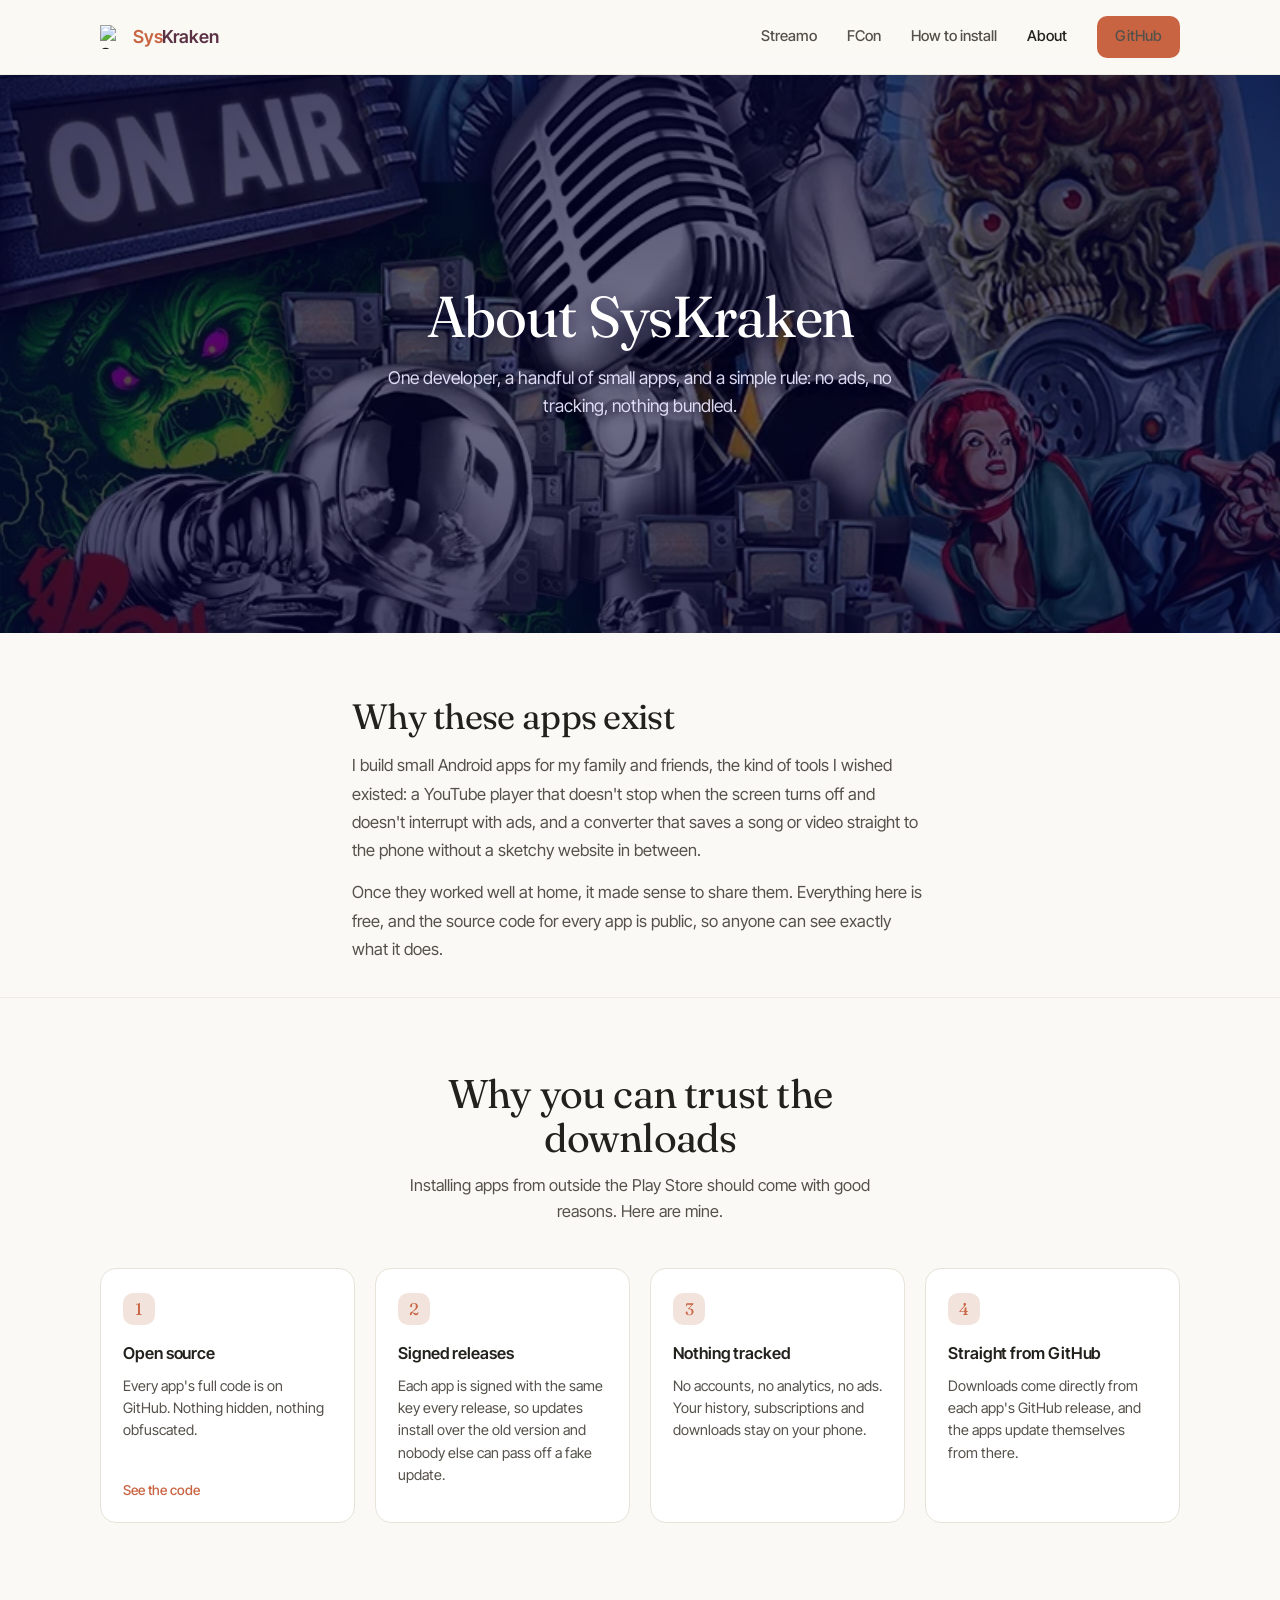
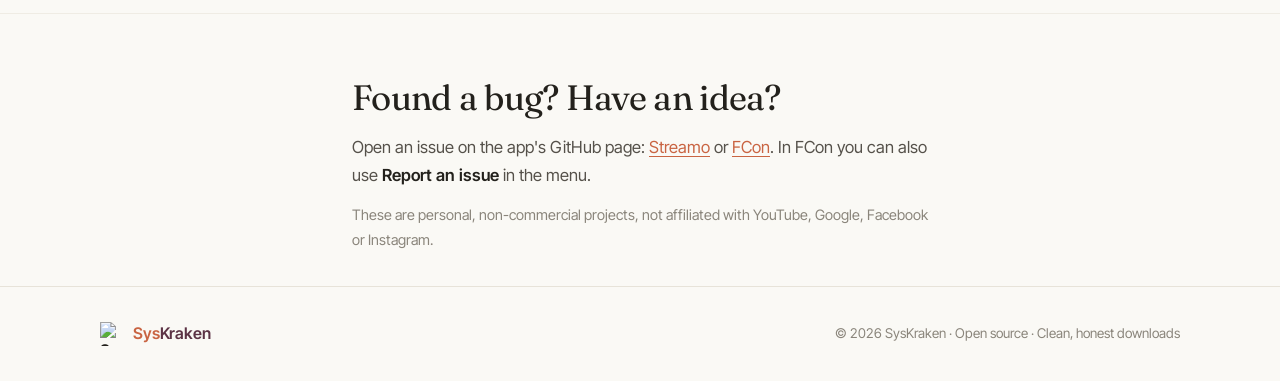
==== about.html @ 3ec23b8e "Add an About page New about.html with the pop-art collage as its hero (same overlay and centered tex" ====
<!DOCTYPE html>
<html lang="en">
<head>
  <meta charset="UTF-8" />
  <meta name="viewport" content="width=device-width, initial-scale=1.0" />
  <title>About — SysKraken</title>
  <meta name="description" content="Who makes the SysKraken apps, why, and why the downloads can be trusted: open source, signed releases, no tracking." />
  <link rel="icon" href="assets/icon.ico" sizes="any" />
  <link rel="icon" type="image/png" href="assets/favicon-32.png" sizes="32x32" />
  <link rel="apple-touch-icon" href="assets/apple-touch-icon.png" />

  <link rel="preconnect" href="https://fonts.googleapis.com" />
  <link rel="preconnect" href="https://fonts.gstatic.com" crossorigin />
  <link href="https://fonts.googleapis.com/css2?family=Fraunces:opsz,wght@9..144,400;9..144,500&family=Inter+Tight:wght@400;500;600&display=swap" rel="stylesheet" />
  <link rel="stylesheet" href="styles.css" />
</head>
<body>

  <!-- NAV -->
  <nav>
    <div class="wrap nav-inner">
      <a href="index.html" class="brand">
        <img class="mark" src="assets/logo.png" alt="SysKraken logo" />
        <span class="wordmark"><span>Sys</span><b>Kraken</b></span>
      </a>
      <div class="nav-links">
        <a href="index.html#streamo">Streamo</a>
        <a href="index.html#fcon">FCon</a>
        <a href="index.html#install">How to install</a>
        <a href="about.html" class="nav-keep" aria-current="page">About</a>
        <a href="https://github.com/syskraken" target="_blank" rel="noopener" class="nav-cta">GitHub</a>
      </div>
    </div>
  </nav>

  <!-- HERO -->
  <header class="hero hero-about">
    <div class="wrap hero-text">
      <h1>About SysKraken</h1>
      <p class="lead">One developer, a handful of small apps, and a simple rule: no ads, no tracking, nothing bundled.</p>
    </div>
    <img class="hero-img" src="assets/about-hero.webp" width="800" height="487" fetchpriority="high"
         alt="A pop-art collage: an ON AIR sign, a vintage microphone, a chrome astronaut, stacked old TVs and retro sci-fi movie art" />
  </header>

  <!-- STORY -->
  <section class="about">
    <div class="wrap about-body">
      <h2>Why these apps exist</h2>
      <p>I build small Android apps for my family and friends, the kind of tools I wished existed: a YouTube player that doesn't stop when the screen turns off and doesn't interrupt with ads, and a converter that saves a song or video straight to the phone without a sketchy website in between.</p>
      <p>Once they worked well at home, it made sense to share them. Everything here is free, and the source code for every app is public, so anyone can see exactly what it does.</p>
    </div>
  </section>

  <!-- TRUST -->
  <section class="how">
    <div class="wrap">
      <div class="how-head">
        <h2>Why you can trust the downloads</h2>
        <p>Installing apps from outside the Play Store should come with good reasons. Here are mine.</p>
      </div>
      <ol class="qs-grid">
        <li>
          <span class="qs-num">1</span>
          <h3>Open source</h3>
          <p>Every app's full code is on GitHub. Nothing hidden, nothing obfuscated.</p>
          <a href="https://github.com/syskraken" target="_blank" rel="noopener">See the code</a>
        </li>
        <li>
          <span class="qs-num">2</span>
          <h3>Signed releases</h3>
          <p>Each app is signed with the same key every release, so updates install over the old version and nobody else can pass off a fake update.</p>
        </li>
        <li>
          <span class="qs-num">3</span>
          <h3>Nothing tracked</h3>
          <p>No accounts, no analytics, no ads. Your history, subscriptions and downloads stay on your phone.</p>
        </li>
        <li>
          <span class="qs-num">4</span>
          <h3>Straight from GitHub</h3>
          <p>Downloads come directly from each app's GitHub release, and the apps update themselves from there.</p>
        </li>
      </ol>
    </div>
  </section>

  <!-- CONTACT -->
  <section class="about">
    <div class="wrap about-body">
      <h2>Found a bug? Have an idea?</h2>
      <p>Open an issue on the app's GitHub page: <a href="https://github.com/syskraken/streamo/issues" target="_blank" rel="noopener">Streamo</a> or <a href="https://github.com/syskraken/fcon-android/issues" target="_blank" rel="noopener">FCon</a>. In FCon you can also use <b>Report an issue</b> in the menu.</p>
      <p class="about-note">These are personal, non-commercial projects, not affiliated with YouTube, Google, Facebook or Instagram.</p>
    </div>
  </section>

  <!-- FOOTER -->
  <footer>
    <div class="wrap foot-inner">
      <a href="index.html" class="brand">
        <img class="mark" src="assets/logo.png" alt="SysKraken logo" />
        <span class="wordmark"><span>Sys</span><b>Kraken</b></span>
      </a>
      <p>© 2026 SysKraken · Open source · Clean, honest downloads</p>
    </div>
  </footer>
</body>
</html>
---- styles.css ----
:root {
  --bg:        #faf9f5;   /* warm cream */
  --surface:   #ffffff;
  --raise:     #f5f3ec;
  --ink:       #23211c;
  --ink-soft:  #55514a;
  --ink-faint: #8a857b;
  --accent:    #c96442;   /* clay / coral — matches the octopus logo body (#c06050) */
  --accent-soft:#f2e4dd;
  --logo-shade: #5c3345;  /* deep plum from the logo's shading (#503050) */
  --line:      #e7e3d9;
  --line-soft: #efece4;

  --font-display: 'Fraunces', Georgia, serif;
  --font-body:    'Inter Tight', system-ui, sans-serif;
  --ease: cubic-bezier(0.22, 1, 0.36, 1);
}

* { margin: 0; padding: 0; box-sizing: border-box; }
html { scroll-behavior: smooth; }
body {
  background: var(--bg);
  color: var(--ink);
  font-family: var(--font-body);
  line-height: 1.6;
  -webkit-font-smoothing: antialiased;
}
a { color: inherit; text-decoration: none; }
::selection { background: var(--accent-soft); }

.wrap { width: min(1080px, 90vw); margin-inline: auto; }

/* ---------- Nav ---------- */
nav {
  position: sticky; top: 0; z-index: 50;
  background: rgba(250,249,245,0.82);
  backdrop-filter: blur(10px);
  border-bottom: 1px solid var(--line-soft);
}
.nav-inner { display: flex; align-items: center; justify-content: space-between; padding: 16px 0; }
.brand { display: flex; align-items: center; gap: 9px; font-weight: 600; font-size: 1.12rem; letter-spacing: -0.01em; }
.brand .mark { width: 24px; height: 24px; object-fit: contain; }
/* Wordmark colours sampled from the logo: coral body + deep plum shading. */
/* One word: the gap above is only between the logo and the name. */
.brand .wordmark { display: inline; white-space: nowrap; }
.brand span { color: var(--accent); }
.brand b { font-weight: 600; color: var(--logo-shade); }
.nav-links { display: flex; align-items: center; gap: 30px; }
.nav-links a { color: var(--ink-soft); font-size: .93rem; font-weight: 500; transition: color .2s; }
.nav-links a:hover { color: var(--ink); }
.nav-cta {
  font-weight: 500; font-size: .9rem; padding: 9px 18px; border-radius: 10px;
  color: #fff; background: var(--accent);
  transition: background .2s, transform .2s var(--ease);
}
.nav-cta:hover { background: #b5563a; transform: translateY(-1px); }
@media (max-width: 720px){ .nav-links { gap: 18px; } .nav-links a:not(.nav-cta):not(.nav-keep){ display:none; } }

/* ---------- Buttons ---------- */
.btn {
  display: inline-flex; align-items: center; justify-content: center; gap: 9px; font-family: var(--font-body);
  font-weight: 500; font-size: 1rem; padding: 13px 24px; border-radius: 12px; cursor: pointer;
  border: 1px solid transparent; transition: background .2s, border-color .2s, transform .2s var(--ease);
}
.btn svg { width: 18px; height: 18px; }
.btn-primary { background: var(--accent); color: #fff; }
.btn-primary:hover { background: #b5563a; transform: translateY(-2px); }

/* ---------- Hero ---------- */
/* A banner cut from the artwork, darkened by an overlay, with the text centered on it. */
.hero { position: relative; background: #03022e; overflow: hidden; text-align: center; }
.hero-img {
  display: block; width: 100%; height: clamp(380px, 62vh, 600px);
  object-fit: cover; object-position: center 62%;
}
.hero::before {
  content: ""; position: absolute; inset: 0; z-index: 1; pointer-events: none;
  background: radial-gradient(ellipse at center, rgba(3,2,46,0.55), rgba(3,2,46,0.78));
}
.hero-text {
  position: absolute; inset: 0; z-index: 2;
  display: flex; flex-direction: column; align-items: center; justify-content: center;
}
.hero h1 {
  font-family: var(--font-display); font-weight: 400; color: #fff;
  font-size: clamp(2.2rem, 5vw, 3.6rem); line-height: 1.05; letter-spacing: -0.02em;
  margin: 0 auto 16px; max-width: 18ch; text-shadow: 0 2px 18px rgba(3,2,46,0.7);
}
.hero .lead {
  margin: 0 auto; max-width: 52ch;
  color: rgba(236,232,255,0.92); text-shadow: 0 1px 12px rgba(3,2,46,0.8);
}

/* About page: the collage's most interesting band sits a little above center. */
.hero-about .hero-img { object-position: center 35%; }

/* ---------- About page ---------- */
.about { padding: 64px 0 20px; }
.about + .how, .how + .about { border-top: 1px solid var(--line-soft); }
.about-body { max-width: 64ch; }
.about-body h2 {
  font-family: var(--font-display); font-weight: 400; letter-spacing: -0.02em;
  font-size: clamp(1.7rem, 3.2vw, 2.2rem); line-height: 1.15; margin-bottom: 14px;
}
.about-body p { color: var(--ink-soft); font-size: 1.04rem; line-height: 1.7; margin-bottom: 14px; }
.about-body a { color: var(--accent); text-decoration: underline; text-underline-offset: 3px; }
.about-body b { color: var(--ink); font-weight: 600; }
.about-note { font-size: .9rem !important; color: var(--ink-faint) !important; }
.nav-links a[aria-current="page"] { color: var(--ink); }

/* ---------- Trust row ---------- */
.trust { display: flex; justify-content: center; flex-wrap: wrap; gap: 12px 28px; padding: 32px 0 8px; }
.trust span { display: inline-flex; align-items: center; gap: 8px; font-size: .88rem; color: var(--ink-soft); }
.trust svg { width: 17px; height: 17px; color: var(--accent); }

/* ---------- Product ---------- */
section { padding: 64px 0 90px; }
.product { display: grid; grid-template-columns: 1.1fr 0.9fr; gap: 56px; align-items: start; }
@media (max-width: 860px){ .product { grid-template-columns: 1fr; gap: 40px; } .dl-panel { position: static; } }

.pill {
  display: inline-block; font-size: .78rem; font-weight: 500; letter-spacing: .01em;
  color: var(--accent); background: var(--accent-soft);
  padding: 5px 13px; border-radius: 999px; margin-bottom: 20px;
}
.app-sec + .app-sec { border-top: 1px solid var(--line-soft); }
.product-info h1, .product-info .app-title {
  font-family: var(--font-display); font-weight: 400;
  font-size: clamp(2.6rem, 5.5vw, 3.8rem); line-height: 1.02; letter-spacing: -0.02em;
  margin-bottom: 16px;
}
.lead { font-size: 1.1rem; color: var(--ink-soft); max-width: 46ch; margin-bottom: 30px; }

.feature-list { list-style: none; display: grid; gap: 14px; }
.feature-list li { display: flex; gap: 12px; font-size: .98rem; color: var(--ink); }
.feature-list svg { width: 19px; height: 19px; color: var(--accent); flex-shrink: 0; margin-top: 3px; }

/* ---------- Download panel ---------- */
.dl-panel {
  background: var(--surface); border: 1px solid var(--line); border-radius: 18px;
  padding: 26px; box-shadow: 0 20px 50px -28px rgba(60,50,40,0.35);
  position: sticky; top: 92px;
}
.dl-head { display: flex; align-items: center; gap: 13px; margin-bottom: 22px; }
.dl-logo { width: 44px; height: 44px; object-fit: contain; border-radius: 11px; background: var(--accent-soft); padding: 7px; }
/* App icons that are already a full rounded square. */
.dl-logo-full { padding: 0; background: none; }
.dl-head b { display: block; font-size: 1.02rem; }
.dl-head small { color: var(--ink-faint); font-size: .82rem; }

.dl-main { width: 100%; }
.dl-alt {
  display: inline-flex; align-items: center; justify-content: center; gap: 8px; width: 100%;
  margin-top: 12px; padding: 11px; border-radius: 11px; font-size: .9rem; font-weight: 500;
  color: var(--ink-soft); border: 1px solid var(--line); transition: border-color .2s, color .2s;
}
.dl-alt svg { width: 16px; height: 16px; }
.dl-alt:hover { border-color: var(--ink-faint); color: var(--ink); }
.feature-list code {
  font-family: ui-monospace, 'SF Mono', Menlo, monospace; font-size: .86em;
  background: var(--raise); border: 1px solid var(--line-soft);
  padding: 1px 6px; border-radius: 5px;
}

.dl-specs { margin: 22px 0; border-top: 1px solid var(--line-soft); }
.dl-specs > div { display: flex; justify-content: space-between; gap: 16px; padding: 10px 0; border-bottom: 1px solid var(--line-soft); font-size: .88rem; }
.dl-specs dt { color: var(--ink-faint); }
.dl-specs dd { color: var(--ink); font-weight: 500; text-align: right; }

.dl-note {
  display: flex; gap: 10px; font-size: .82rem; color: var(--ink-soft); line-height: 1.5;
  background: var(--raise); border-radius: 11px; padding: 13px 14px;
}
.dl-note svg { width: 17px; height: 17px; color: var(--accent); flex-shrink: 0; margin-top: 2px; }
.dl-note b { color: var(--ink); font-weight: 600; }

/* ---------- Screenshots ---------- */
.shots {
  display: grid; grid-auto-flow: column; grid-auto-columns: minmax(170px, 210px);
  gap: 22px; margin-top: 44px; padding: 6px 2px 14px;
  overflow-x: auto; scroll-snap-type: x mandatory; justify-content: start;
}
@media (min-width: 900px){ .shots { justify-content: center; } }
.shot-phone { scroll-snap-align: start; margin: 0; }
.shot-phone img {
  display: block; width: 100%; height: auto;
  border-radius: 22px; border: 6px solid #1d1a17; background: #120d0b;
  box-shadow: 0 22px 45px -28px rgba(40,30,20,0.55);
}
.shot-phone figcaption { text-align: center; font-size: .84rem; color: var(--ink-soft); margin-top: 10px; }

/* ---------- Getting started (home) ---------- */
.how { border-top: 1px solid var(--line-soft); padding: 74px 0 90px; }
.how-head { text-align: center; max-width: 54ch; margin: 0 auto 44px; }
.how-head h2 {
  font-family: var(--font-display); font-weight: 400; letter-spacing: -0.02em;
  font-size: clamp(1.9rem, 3.6vw, 2.5rem); line-height: 1.1; margin-bottom: 12px;
}
.how-head p { color: var(--ink-soft); font-size: 1.02rem; }

.qs-grid {
  list-style: none; display: grid; gap: 20px;
  grid-template-columns: repeat(4, 1fr);
}
.qs-grid-3 { grid-template-columns: repeat(3, 1fr); }
@media (max-width: 900px){ .qs-grid { grid-template-columns: repeat(2, 1fr); } }
@media (max-width: 560px){ .qs-grid { grid-template-columns: 1fr; } }

.qs-grid li {
  background: var(--surface); border: 1px solid var(--line); border-radius: 16px;
  padding: 24px 22px 20px; display: flex; flex-direction: column;
  transition: border-color .2s, transform .2s var(--ease), box-shadow .2s var(--ease);
}
.qs-grid li:hover {
  border-color: #d8d2c4; transform: translateY(-3px);
  box-shadow: 0 18px 40px -30px rgba(60,50,40,0.45);
}
.qs-num {
  width: 32px; height: 32px; border-radius: 10px; margin-bottom: 15px;
  display: inline-flex; align-items: center; justify-content: center;
  font-family: var(--font-display); font-size: 1.05rem;
  color: var(--accent); background: var(--accent-soft);
}
.qs-grid h3 {
  font-family: var(--font-body); font-weight: 600; font-size: 1.02rem;
  letter-spacing: -0.005em; margin-bottom: 8px;
}
.qs-grid p { color: var(--ink-soft); font-size: .9rem; line-height: 1.55; margin-bottom: 16px; }
.qs-grid li > a {
  margin-top: auto; font-size: .85rem; font-weight: 500; color: var(--accent);
  transition: color .2s;
}
.qs-grid li > a:hover { color: #b5563a; text-decoration: underline; }
.qs-grid code {
  font-family: ui-monospace, 'SF Mono', Menlo, monospace; font-size: .84em;
  background: var(--raise); border: 1px solid var(--line-soft);
  padding: 1px 5px; border-radius: 5px; color: var(--ink);
}
.qs-grid b { color: var(--ink); font-weight: 600; }

.how-cta { text-align: center; margin-top: 40px; }
.btn-ghost {
  background: transparent; color: var(--ink); border-color: var(--line);
}
.btn-ghost:hover { border-color: var(--accent); color: var(--accent); background: var(--accent-soft); }
.btn-ghost svg { width: 16px; height: 16px; }

/* ---------- Footer ---------- */
footer { border-top: 1px solid var(--line); padding: 34px 0; }
.foot-inner { display: flex; justify-content: space-between; align-items: center; flex-wrap: wrap; gap: 14px; }
.foot-inner .brand { font-size: 1rem; }
.foot-inner p { color: var(--ink-faint); font-size: .84rem; }
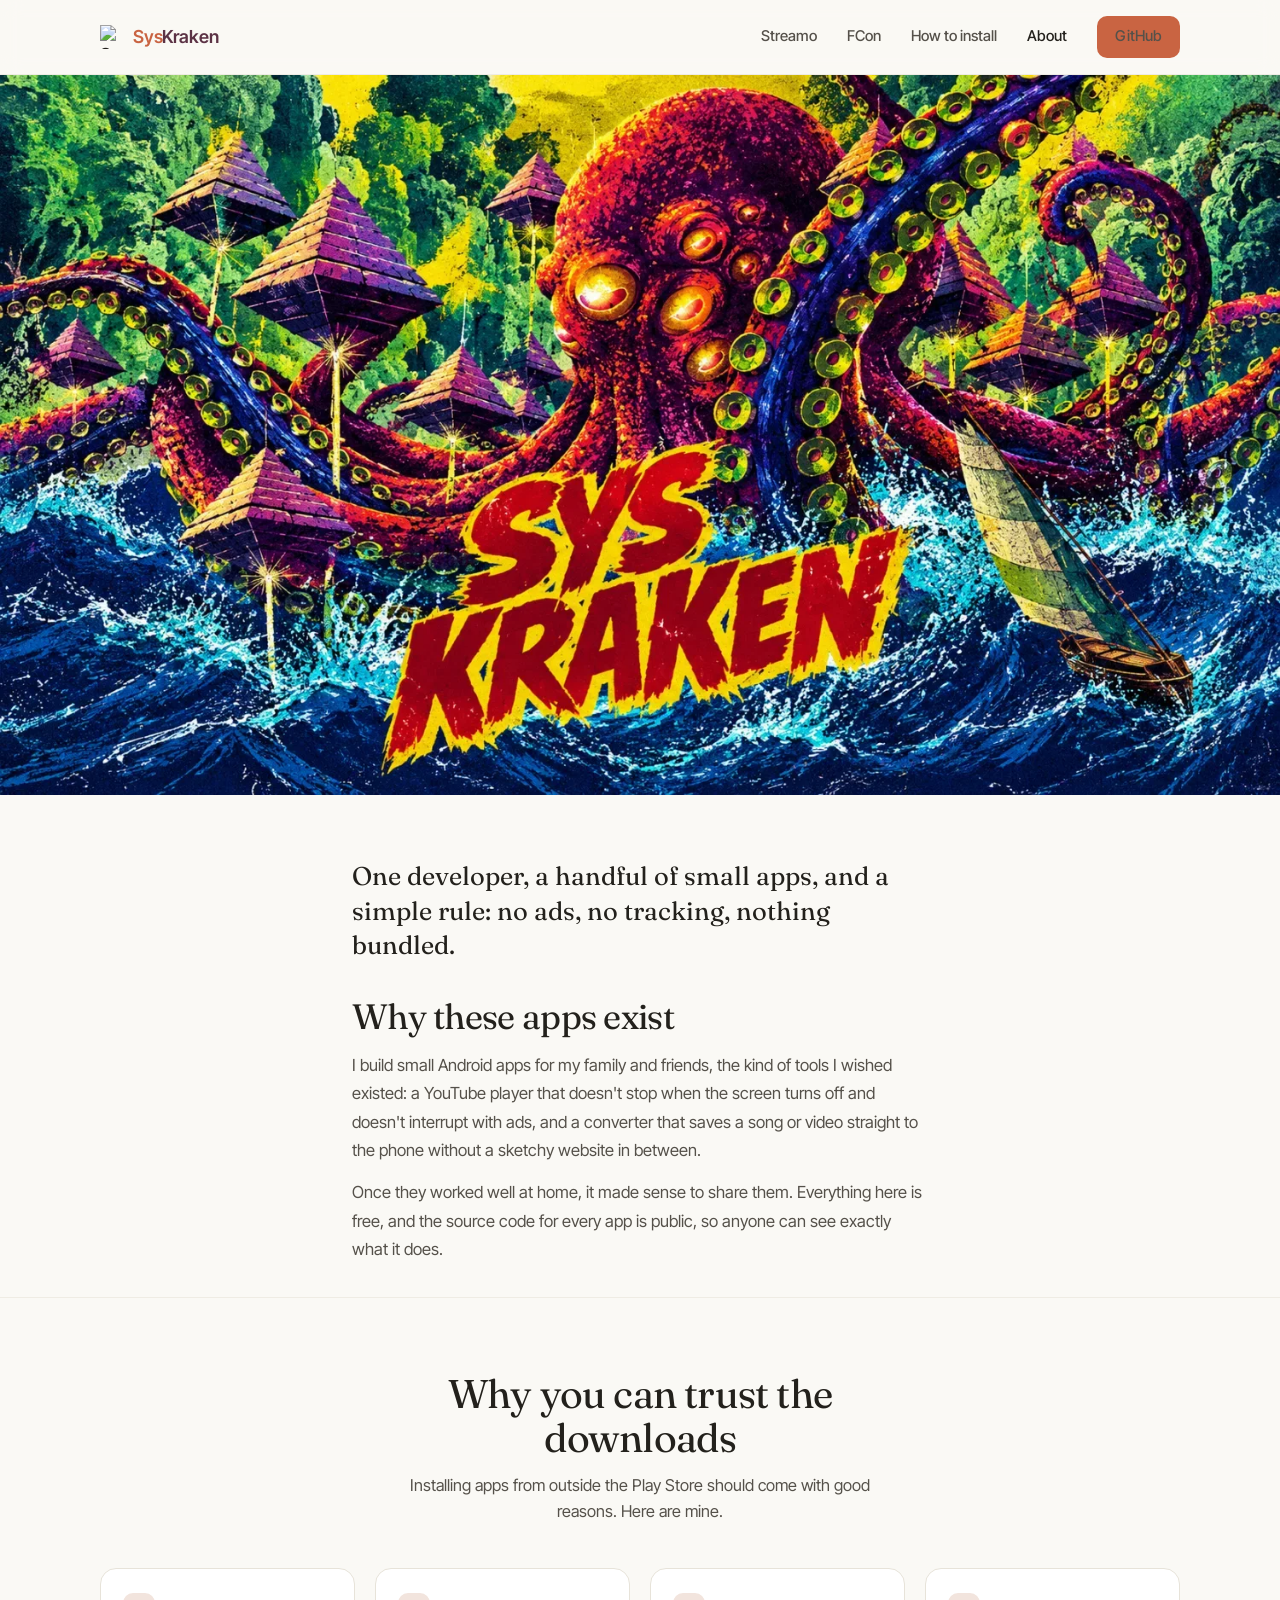
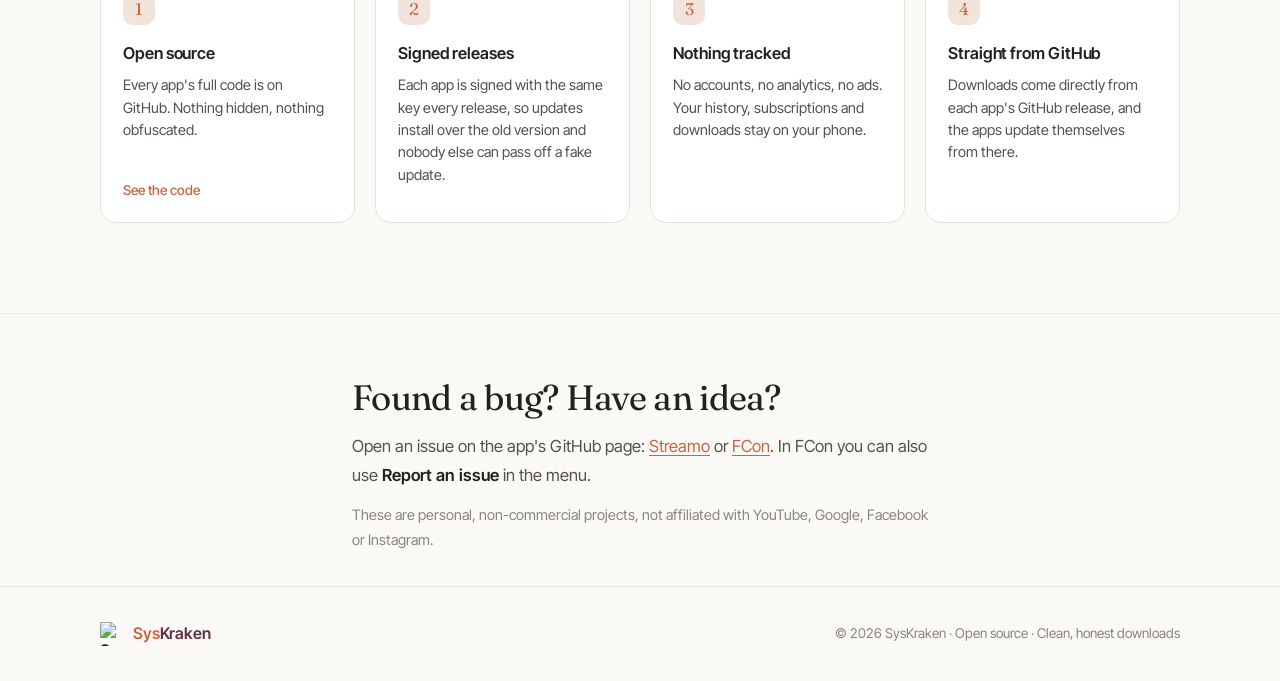
==== commit 6517b4d9: "About page: use the SysKraken kraken artwork as the hero The new artwork has "SYS KRAKEN" painted in" ====
--- a/about.html
+++ b/about.html
@@ -34,18 +34,20 @@
   </nav>
 
   <!-- HERO -->
-  <header class="hero hero-about">
-    <div class="wrap hero-text">
-      <h1>About SysKraken</h1>
-      <p class="lead">One developer, a handful of small apps, and a simple rule: no ads, no tracking, nothing bundled.</p>
-    </div>
-    <img class="hero-img" src="assets/about-hero.webp" width="800" height="487" fetchpriority="high"
-         alt="A pop-art collage: an ON AIR sign, a vintage microphone, a chrome astronaut, stacked old TVs and retro sci-fi movie art" />
+  <header class="about-hero">
+    <!-- The artwork carries the "SYS KRAKEN" title itself, so it's shown whole with no text on top. -->
+    <h1 class="visually-hidden">About SysKraken</h1>
+    <picture>
+      <source media="(max-width: 760px)" srcset="assets/about-hero-900.webp" />
+      <img src="assets/about-hero.webp" width="1500" height="844" fetchpriority="high"
+           alt="SysKraken: a giant red many-eyed kraken rising from a stormy sea beside a small sailboat, with glowing pyramids in a green jungle behind it" />
+    </picture>
   </header>
 
   <!-- STORY -->
   <section class="about">
     <div class="wrap about-body">
+      <p class="about-intro">One developer, a handful of small apps, and a simple rule: no ads, no tracking, nothing bundled.</p>
       <h2>Why these apps exist</h2>
       <p>I build small Android apps for my family and friends, the kind of tools I wished existed: a YouTube player that doesn't stop when the screen turns off and doesn't interrupt with ads, and a converter that saves a song or video straight to the phone without a sketchy website in between.</p>
       <p>Once they worked well at home, it made sense to share them. Everything here is free, and the source code for every app is public, so anyone can see exactly what it does.</p>
--- a/styles.css
+++ b/styles.css
@@ -91,8 +91,17 @@
   color: rgba(236,232,255,0.92); text-shadow: 0 1px 12px rgba(3,2,46,0.8);
 }
 
-/* About page: the collage's most interesting band sits a little above center. */
-.hero-about .hero-img { object-position: center 35%; }
+/* About page hero: the artwork already says "SYS KRAKEN", so it's shown whole, no overlay. */
+.about-hero { background: #0a1a3a; }
+.about-hero img { display: block; width: 100%; height: auto; max-width: 1500px; margin: 0 auto; }
+.about-intro {
+  font-family: var(--font-display); font-size: clamp(1.3rem, 2.4vw, 1.6rem) !important;
+  line-height: 1.35 !important; color: var(--ink) !important; margin-bottom: 34px !important;
+}
+.visually-hidden {
+  position: absolute; width: 1px; height: 1px; overflow: hidden;
+  clip: rect(0 0 0 0); clip-path: inset(50%); white-space: nowrap;
+}
 
 /* ---------- About page ---------- */
 .about { padding: 64px 0 20px; }
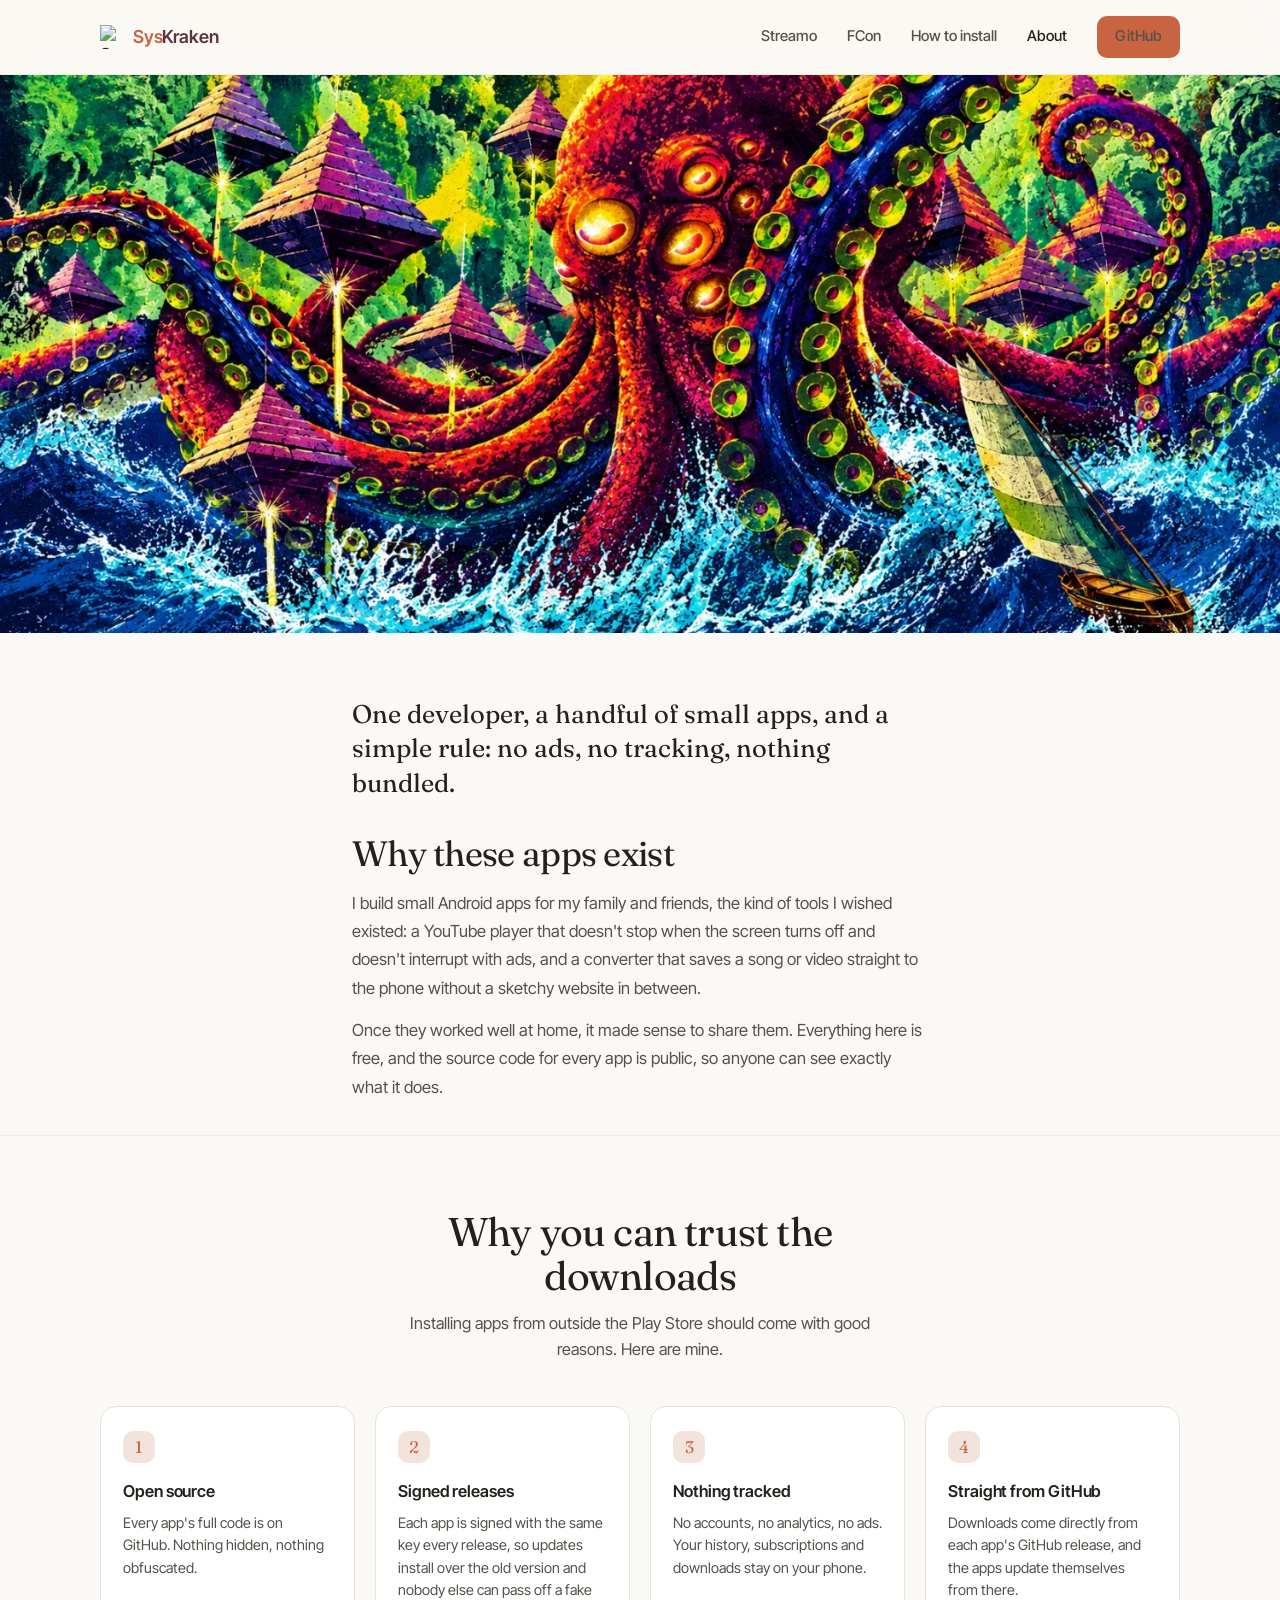
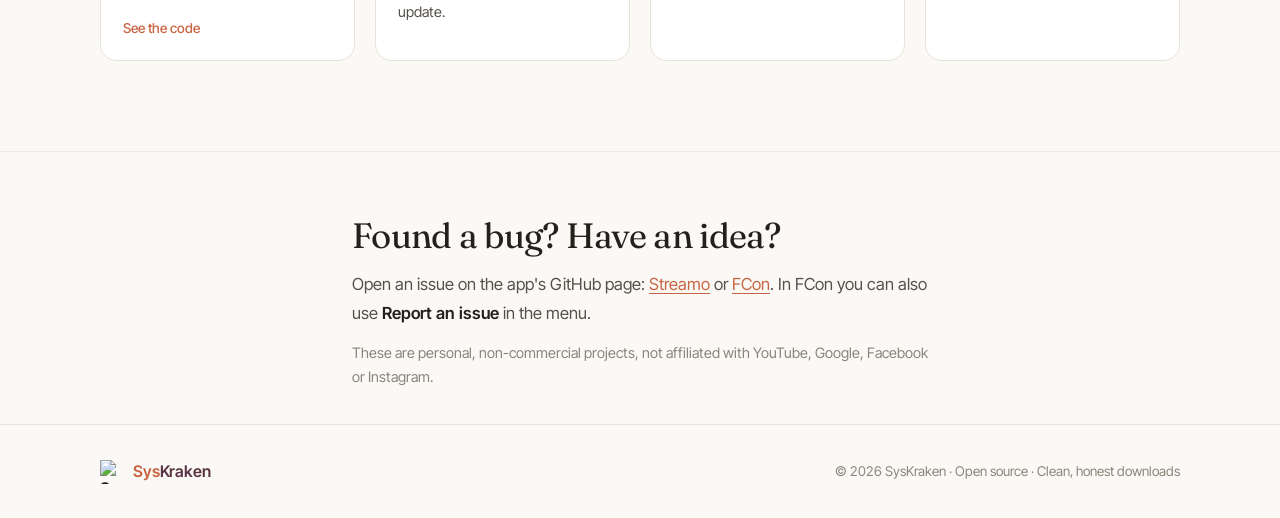
==== commit c43fcacf: "About hero: lettering-free kraken art, same size as the home banner Swaps in the version of the artw" ====
--- a/about.html
+++ b/about.html
@@ -35,12 +35,12 @@
 
   <!-- HERO -->
   <header class="about-hero">
-    <!-- The artwork carries the "SYS KRAKEN" title itself, so it's shown whole with no text on top. -->
+    <!-- Artwork only: no overlay, no text on top. The heading is kept for screen readers. -->
     <h1 class="visually-hidden">About SysKraken</h1>
     <picture>
       <source media="(max-width: 760px)" srcset="assets/about-hero-900.webp" />
       <img src="assets/about-hero.webp" width="1500" height="844" fetchpriority="high"
-           alt="SysKraken: a giant red many-eyed kraken rising from a stormy sea beside a small sailboat, with glowing pyramids in a green jungle behind it" />
+           alt="A giant red many-eyed kraken rising from a stormy sea beside a small sailboat, with glowing purple pyramids in a green jungle behind it" />
     </picture>
   </header>
 
--- a/styles.css
+++ b/styles.css
@@ -91,9 +91,12 @@
   color: rgba(236,232,255,0.92); text-shadow: 0 1px 12px rgba(3,2,46,0.8);
 }
 
-/* About page hero: the artwork already says "SYS KRAKEN", so it's shown whole, no overlay. */
+/* About page hero: the artwork on its own (no overlay, no text), the same height as the home banner. */
 .about-hero { background: #0a1a3a; }
-.about-hero img { display: block; width: 100%; height: auto; max-width: 1500px; margin: 0 auto; }
+.about-hero img {
+  display: block; width: 100%; height: clamp(380px, 62vh, 600px);
+  object-fit: cover; object-position: center 40%;
+}
 .about-intro {
   font-family: var(--font-display); font-size: clamp(1.3rem, 2.4vw, 1.6rem) !important;
   line-height: 1.35 !important; color: var(--ink) !important; margin-bottom: 34px !important;
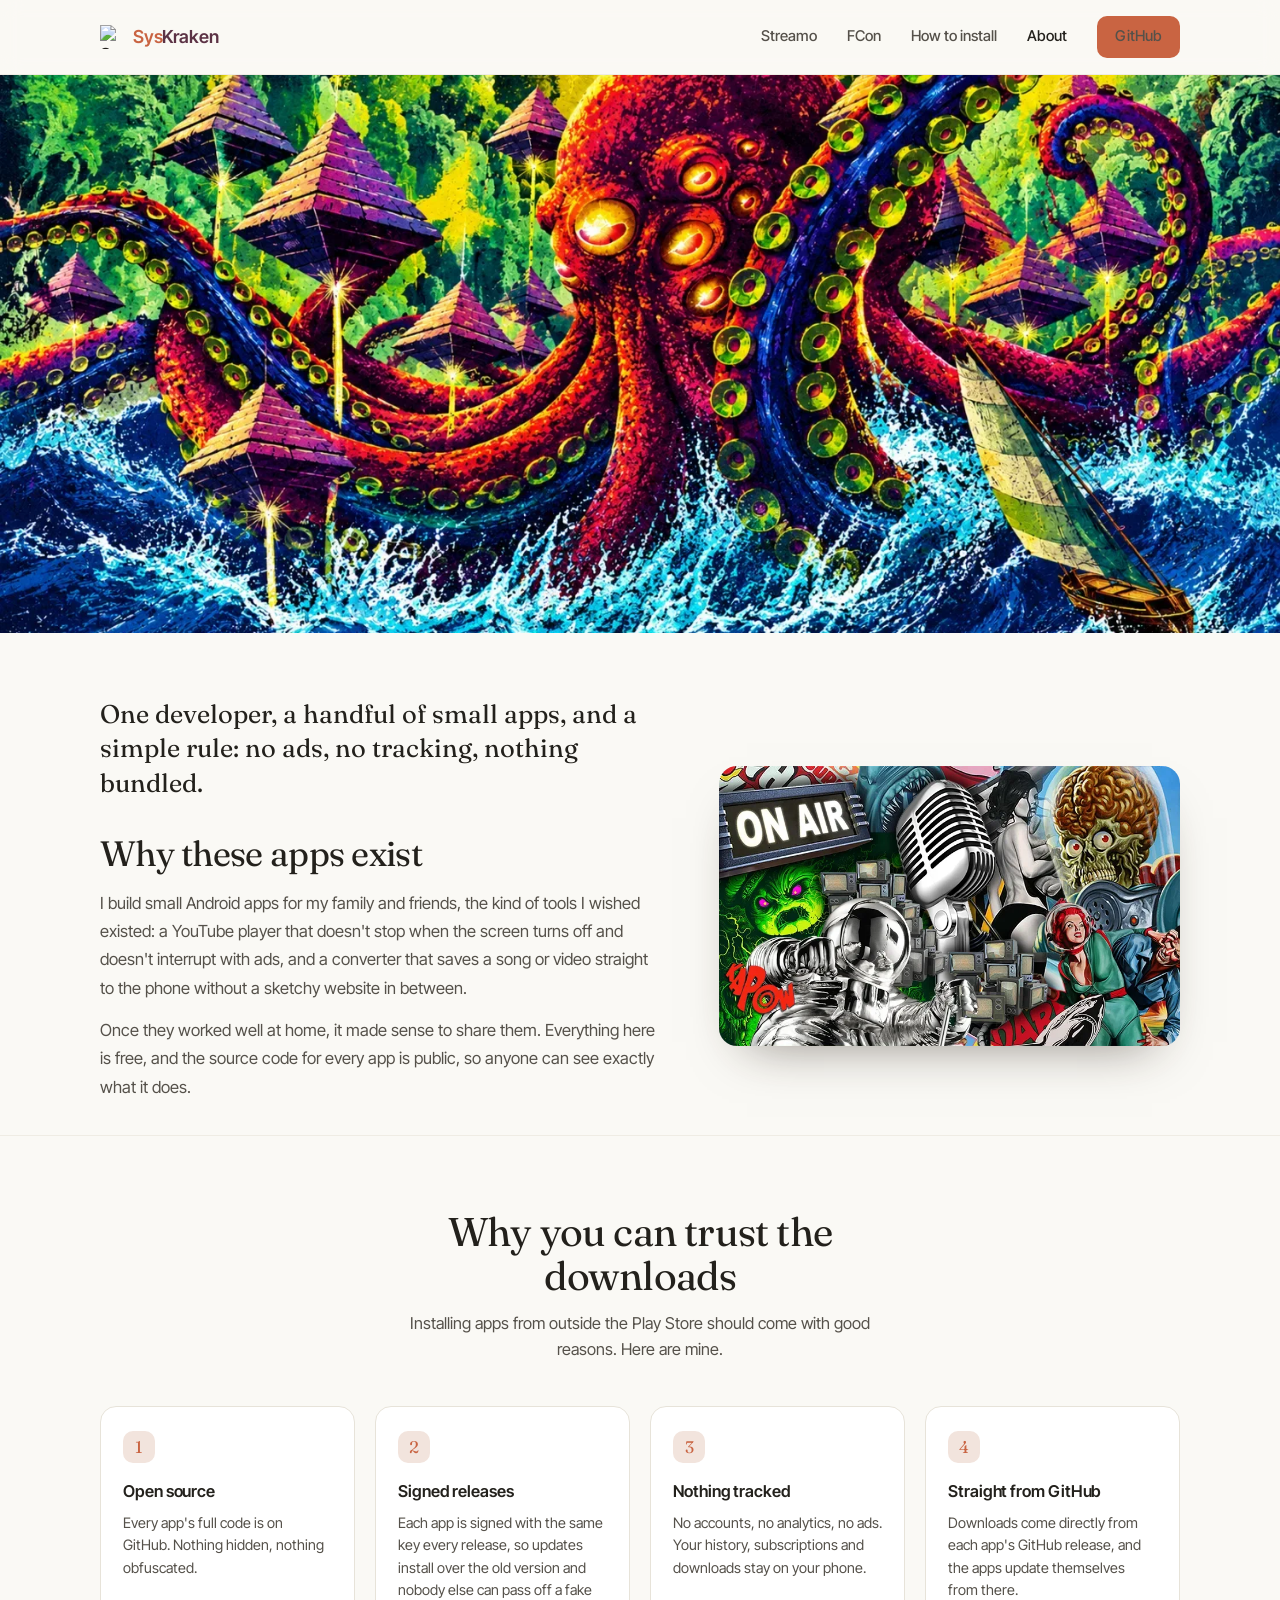
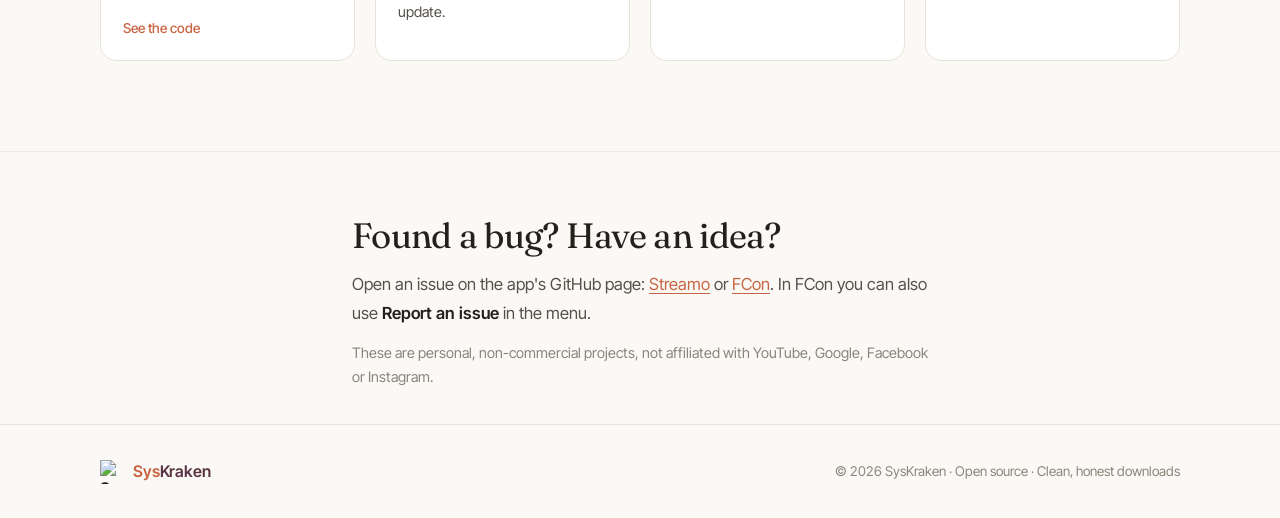
==== commit d486285f: "About: show the pop-art collage beside the story The "Why these apps exist" section becomes two colu" ====
--- a/about.html
+++ b/about.html
@@ -46,11 +46,17 @@
 
   <!-- STORY -->
   <section class="about">
-    <div class="wrap about-body">
+    <div class="wrap about-split">
+    <div class="about-body">
       <p class="about-intro">One developer, a handful of small apps, and a simple rule: no ads, no tracking, nothing bundled.</p>
       <h2>Why these apps exist</h2>
       <p>I build small Android apps for my family and friends, the kind of tools I wished existed: a YouTube player that doesn't stop when the screen turns off and doesn't interrupt with ads, and a converter that saves a song or video straight to the phone without a sketchy website in between.</p>
       <p>Once they worked well at home, it made sense to share them. Everything here is free, and the source code for every app is public, so anyone can see exactly what it does.</p>
+    </div>
+    <figure class="about-art">
+      <img src="assets/about-collage.webp" width="800" height="487" loading="lazy"
+           alt="A pop-art collage: an ON AIR sign, a vintage microphone, a chrome astronaut, stacked old TVs and retro sci-fi movie art" />
+    </figure>
     </div>
   </section>
 
--- a/styles.css
+++ b/styles.css
@@ -110,6 +110,15 @@
 .about { padding: 64px 0 20px; }
 .about + .how, .how + .about { border-top: 1px solid var(--line-soft); }
 .about-body { max-width: 64ch; }
+/* Story section: text on the left, the collage on the right; stacked on phones. */
+.about-split { display: grid; grid-template-columns: 1.1fr 0.9fr; gap: 56px; align-items: center; }
+.about-split .about-body { max-width: none; }
+.about-art { margin: 0; }
+.about-art img {
+  display: block; width: 100%; height: auto; border-radius: 18px;
+  box-shadow: 0 24px 50px -28px rgba(40,30,20,0.55);
+}
+@media (max-width: 860px) { .about-split { grid-template-columns: 1fr; gap: 32px; } }
 .about-body h2 {
   font-family: var(--font-display); font-weight: 400; letter-spacing: -0.02em;
   font-size: clamp(1.7rem, 3.2vw, 2.2rem); line-height: 1.15; margin-bottom: 14px;
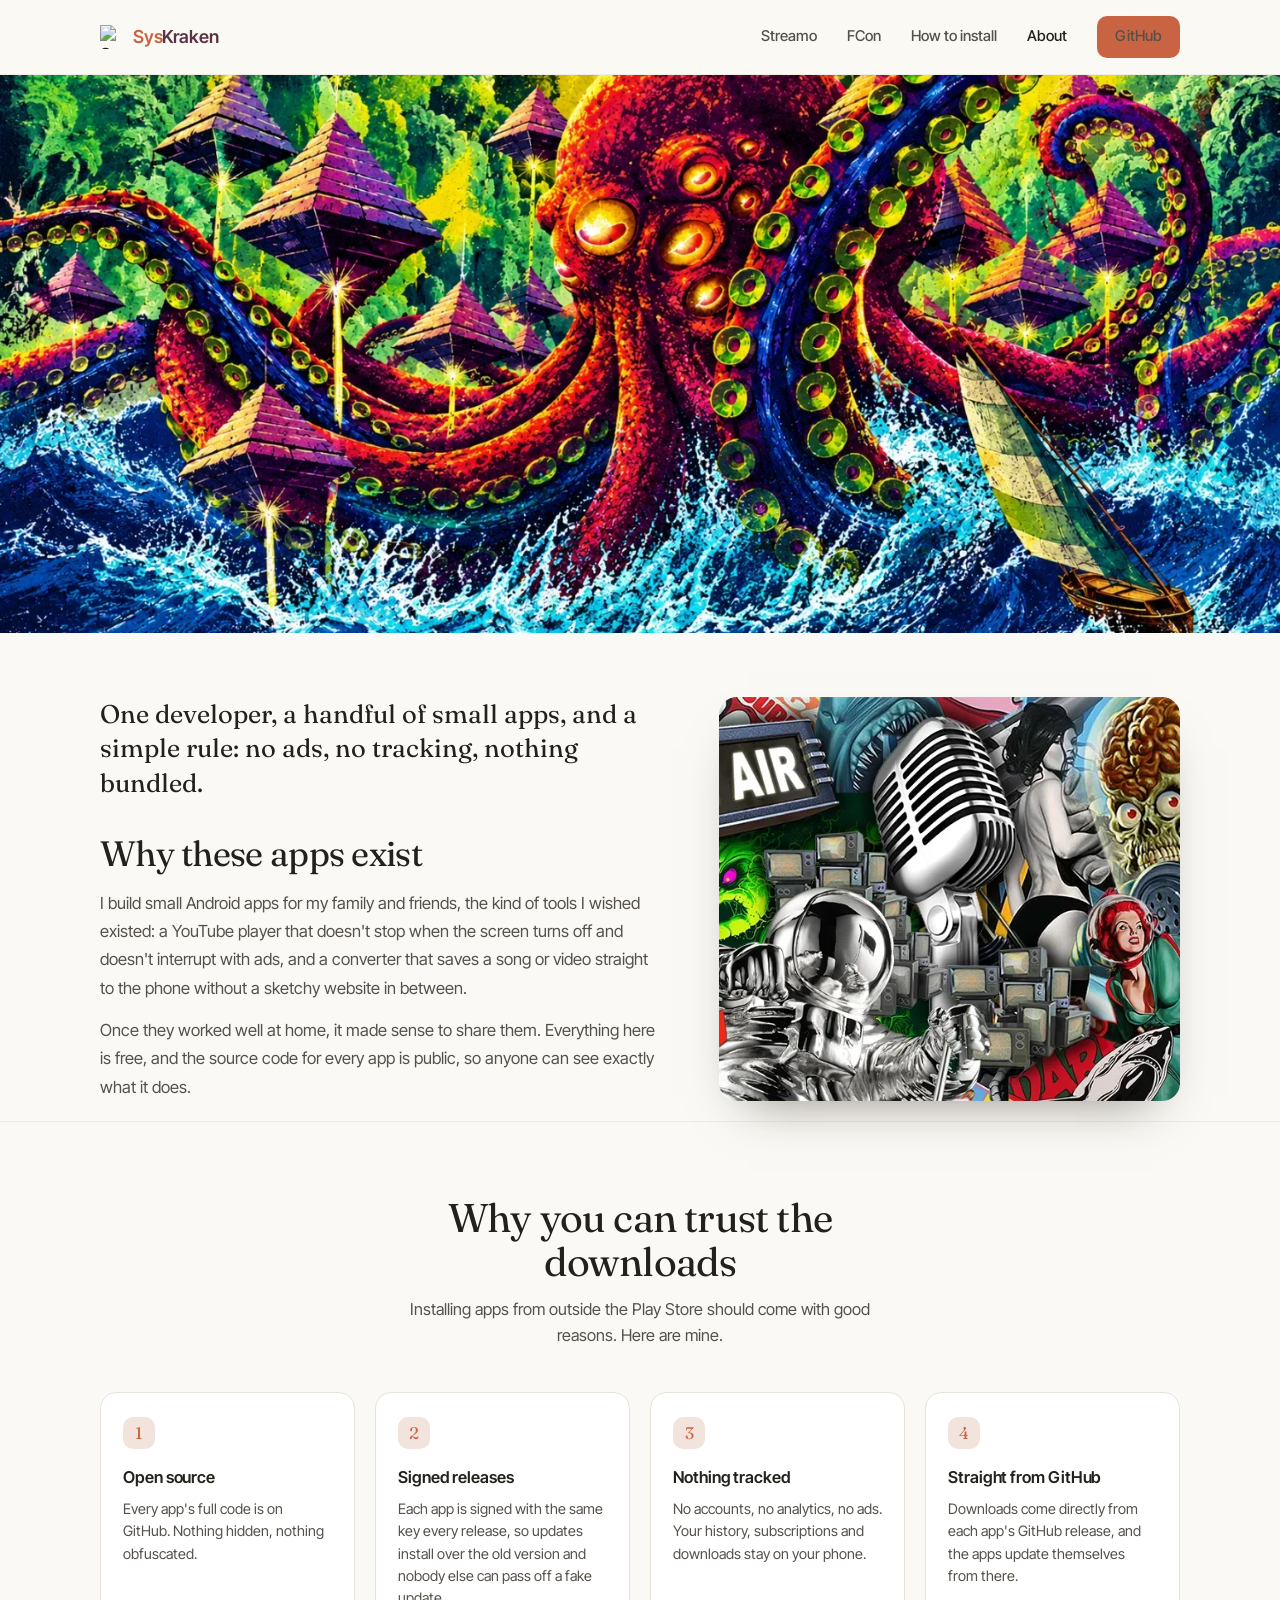
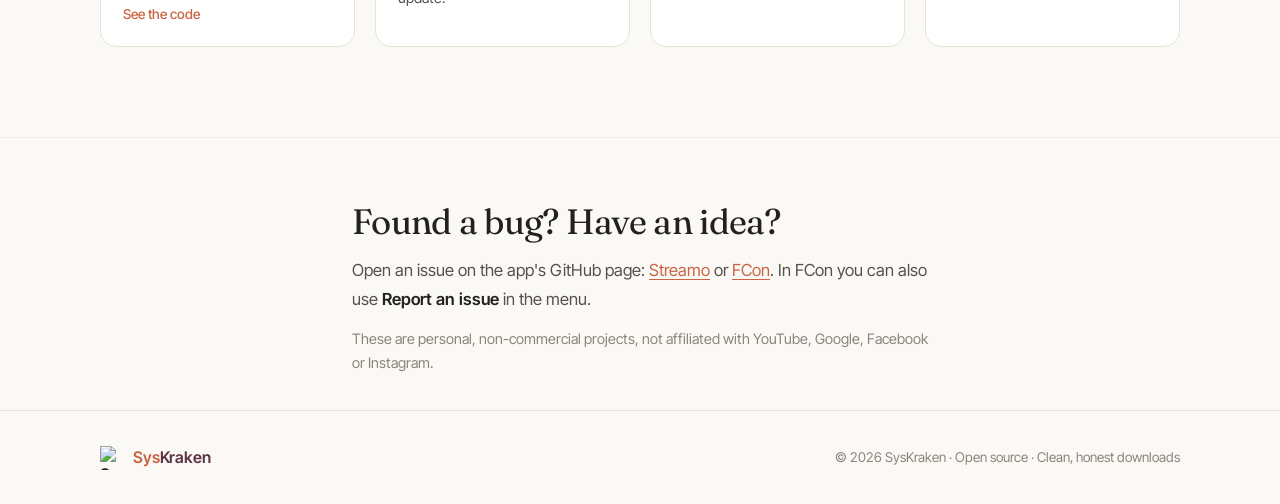
==== commit 695c6e71: "Use clean URLs: /about and / instead of about.html and index.html GitHub Pages serves about.html at " ====
--- a/about.html
+++ b/about.html
@@ -19,15 +19,15 @@
   <!-- NAV -->
   <nav>
     <div class="wrap nav-inner">
-      <a href="index.html" class="brand">
+      <a href="/" class="brand">
         <img class="mark" src="assets/logo.png" alt="SysKraken logo" />
         <span class="wordmark"><span>Sys</span><b>Kraken</b></span>
       </a>
       <div class="nav-links">
-        <a href="index.html#streamo">Streamo</a>
-        <a href="index.html#fcon">FCon</a>
-        <a href="index.html#install">How to install</a>
-        <a href="about.html" class="nav-keep" aria-current="page">About</a>
+        <a href="/#streamo">Streamo</a>
+        <a href="/#fcon">FCon</a>
+        <a href="/#install">How to install</a>
+        <a href="/about" class="nav-keep" aria-current="page">About</a>
         <a href="https://github.com/syskraken" target="_blank" rel="noopener" class="nav-cta">GitHub</a>
       </div>
     </div>
@@ -105,7 +105,7 @@
   <!-- FOOTER -->
   <footer>
     <div class="wrap foot-inner">
-      <a href="index.html" class="brand">
+      <a href="/" class="brand">
         <img class="mark" src="assets/logo.png" alt="SysKraken logo" />
         <span class="wordmark"><span>Sys</span><b>Kraken</b></span>
       </a>
--- a/styles.css
+++ b/styles.css
@@ -111,14 +111,21 @@
 .about + .how, .how + .about { border-top: 1px solid var(--line-soft); }
 .about-body { max-width: 64ch; }
 /* Story section: text on the left, the collage on the right; stacked on phones. */
-.about-split { display: grid; grid-template-columns: 1.1fr 0.9fr; gap: 56px; align-items: center; }
+/* The picture is exactly as tall as the text beside it (cropped to fit, never stretched). */
+.about-split { display: grid; grid-template-columns: 1.1fr 0.9fr; gap: 56px; align-items: stretch; }
 .about-split .about-body { max-width: none; }
-.about-art { margin: 0; }
+.about-split .about-body > :last-child { margin-bottom: 0; }
+.about-art { margin: 0; position: relative; min-height: 260px; }
 .about-art img {
-  display: block; width: 100%; height: auto; border-radius: 18px;
+  position: absolute; inset: 0; width: 100%; height: 100%;
+  object-fit: cover; object-position: center; border-radius: 18px;
   box-shadow: 0 24px 50px -28px rgba(40,30,20,0.55);
 }
-@media (max-width: 860px) { .about-split { grid-template-columns: 1fr; gap: 32px; } }
+@media (max-width: 860px) {
+  .about-split { grid-template-columns: 1fr; gap: 32px; }
+  .about-art { min-height: 0; }
+  .about-art img { position: static; height: auto; }
+}
 .about-body h2 {
   font-family: var(--font-display); font-weight: 400; letter-spacing: -0.02em;
   font-size: clamp(1.7rem, 3.2vw, 2.2rem); line-height: 1.15; margin-bottom: 14px;
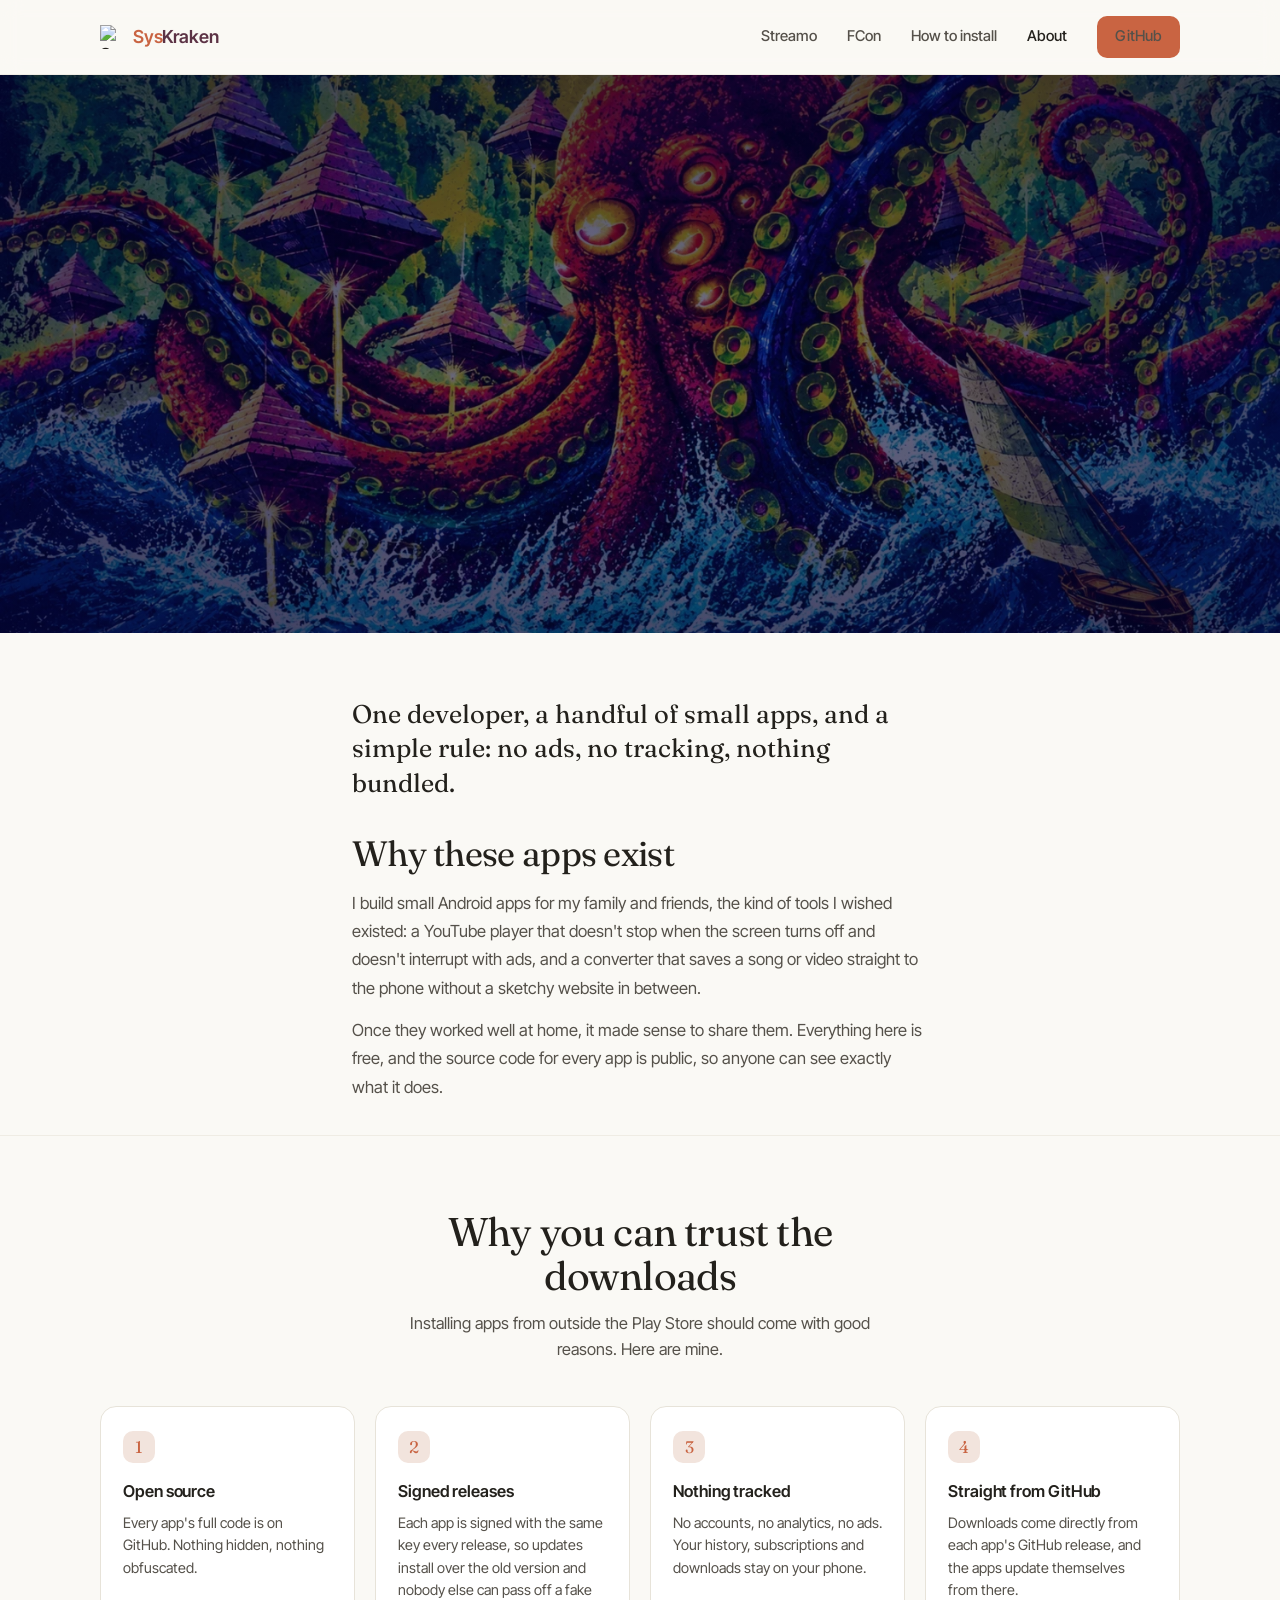
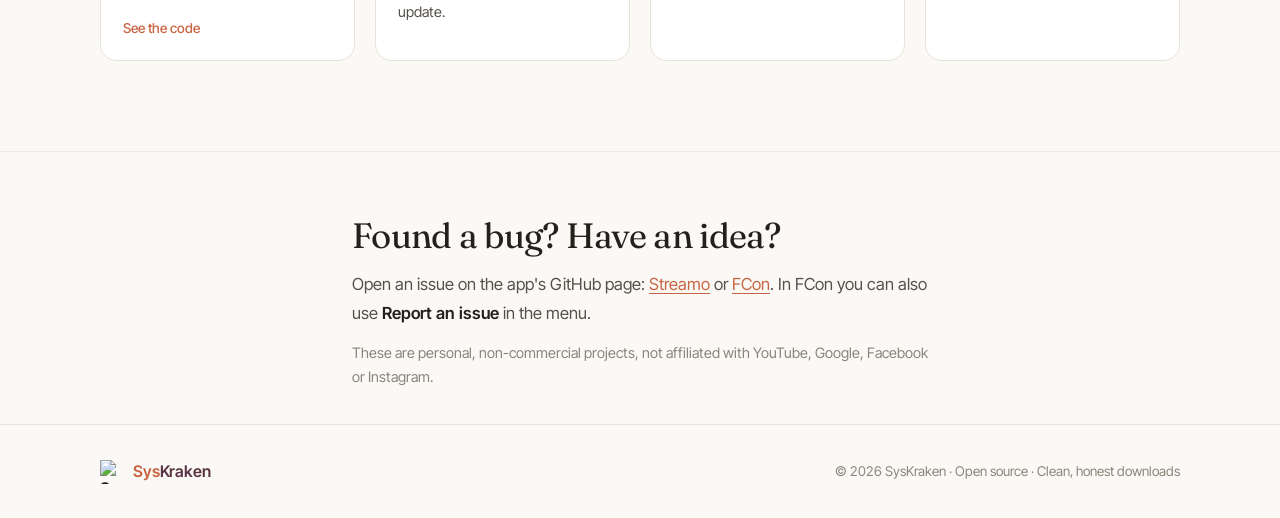
==== commit 1516eea6: "About: remove the collage beside the story Back to a single text column; the collage image and its s" ====
--- a/about.html
+++ b/about.html
@@ -46,17 +46,11 @@
 
   <!-- STORY -->
   <section class="about">
-    <div class="wrap about-split">
-    <div class="about-body">
+    <div class="wrap about-body">
       <p class="about-intro">One developer, a handful of small apps, and a simple rule: no ads, no tracking, nothing bundled.</p>
       <h2>Why these apps exist</h2>
       <p>I build small Android apps for my family and friends, the kind of tools I wished existed: a YouTube player that doesn't stop when the screen turns off and doesn't interrupt with ads, and a converter that saves a song or video straight to the phone without a sketchy website in between.</p>
       <p>Once they worked well at home, it made sense to share them. Everything here is free, and the source code for every app is public, so anyone can see exactly what it does.</p>
-    </div>
-    <figure class="about-art">
-      <img src="assets/about-collage.webp" width="800" height="487" loading="lazy"
-           alt="A pop-art collage: an ON AIR sign, a vintage microphone, a chrome astronaut, stacked old TVs and retro sci-fi movie art" />
-    </figure>
     </div>
   </section>
 
--- a/styles.css
+++ b/styles.css
@@ -92,7 +92,11 @@
 }
 
 /* About page hero: the artwork on its own (no overlay, no text), the same height as the home banner. */
-.about-hero { background: #0a1a3a; }
+.about-hero { position: relative; background: #0a1a3a; }
+.about-hero::before {   /* the same overlay as the home banner, with no text on it */
+  content: ""; position: absolute; inset: 0; z-index: 1; pointer-events: none;
+  background: radial-gradient(ellipse at center, rgba(3,2,46,0.55), rgba(3,2,46,0.78));
+}
 .about-hero img {
   display: block; width: 100%; height: clamp(380px, 62vh, 600px);
   object-fit: cover; object-position: center 40%;
@@ -110,22 +114,6 @@
 .about { padding: 64px 0 20px; }
 .about + .how, .how + .about { border-top: 1px solid var(--line-soft); }
 .about-body { max-width: 64ch; }
-/* Story section: text on the left, the collage on the right; stacked on phones. */
-/* The picture is exactly as tall as the text beside it (cropped to fit, never stretched). */
-.about-split { display: grid; grid-template-columns: 1.1fr 0.9fr; gap: 56px; align-items: stretch; }
-.about-split .about-body { max-width: none; }
-.about-split .about-body > :last-child { margin-bottom: 0; }
-.about-art { margin: 0; position: relative; min-height: 260px; }
-.about-art img {
-  position: absolute; inset: 0; width: 100%; height: 100%;
-  object-fit: cover; object-position: center; border-radius: 18px;
-  box-shadow: 0 24px 50px -28px rgba(40,30,20,0.55);
-}
-@media (max-width: 860px) {
-  .about-split { grid-template-columns: 1fr; gap: 32px; }
-  .about-art { min-height: 0; }
-  .about-art img { position: static; height: auto; }
-}
 .about-body h2 {
   font-family: var(--font-display); font-weight: 400; letter-spacing: -0.02em;
   font-size: clamp(1.7rem, 3.2vw, 2.2rem); line-height: 1.15; margin-bottom: 14px;
